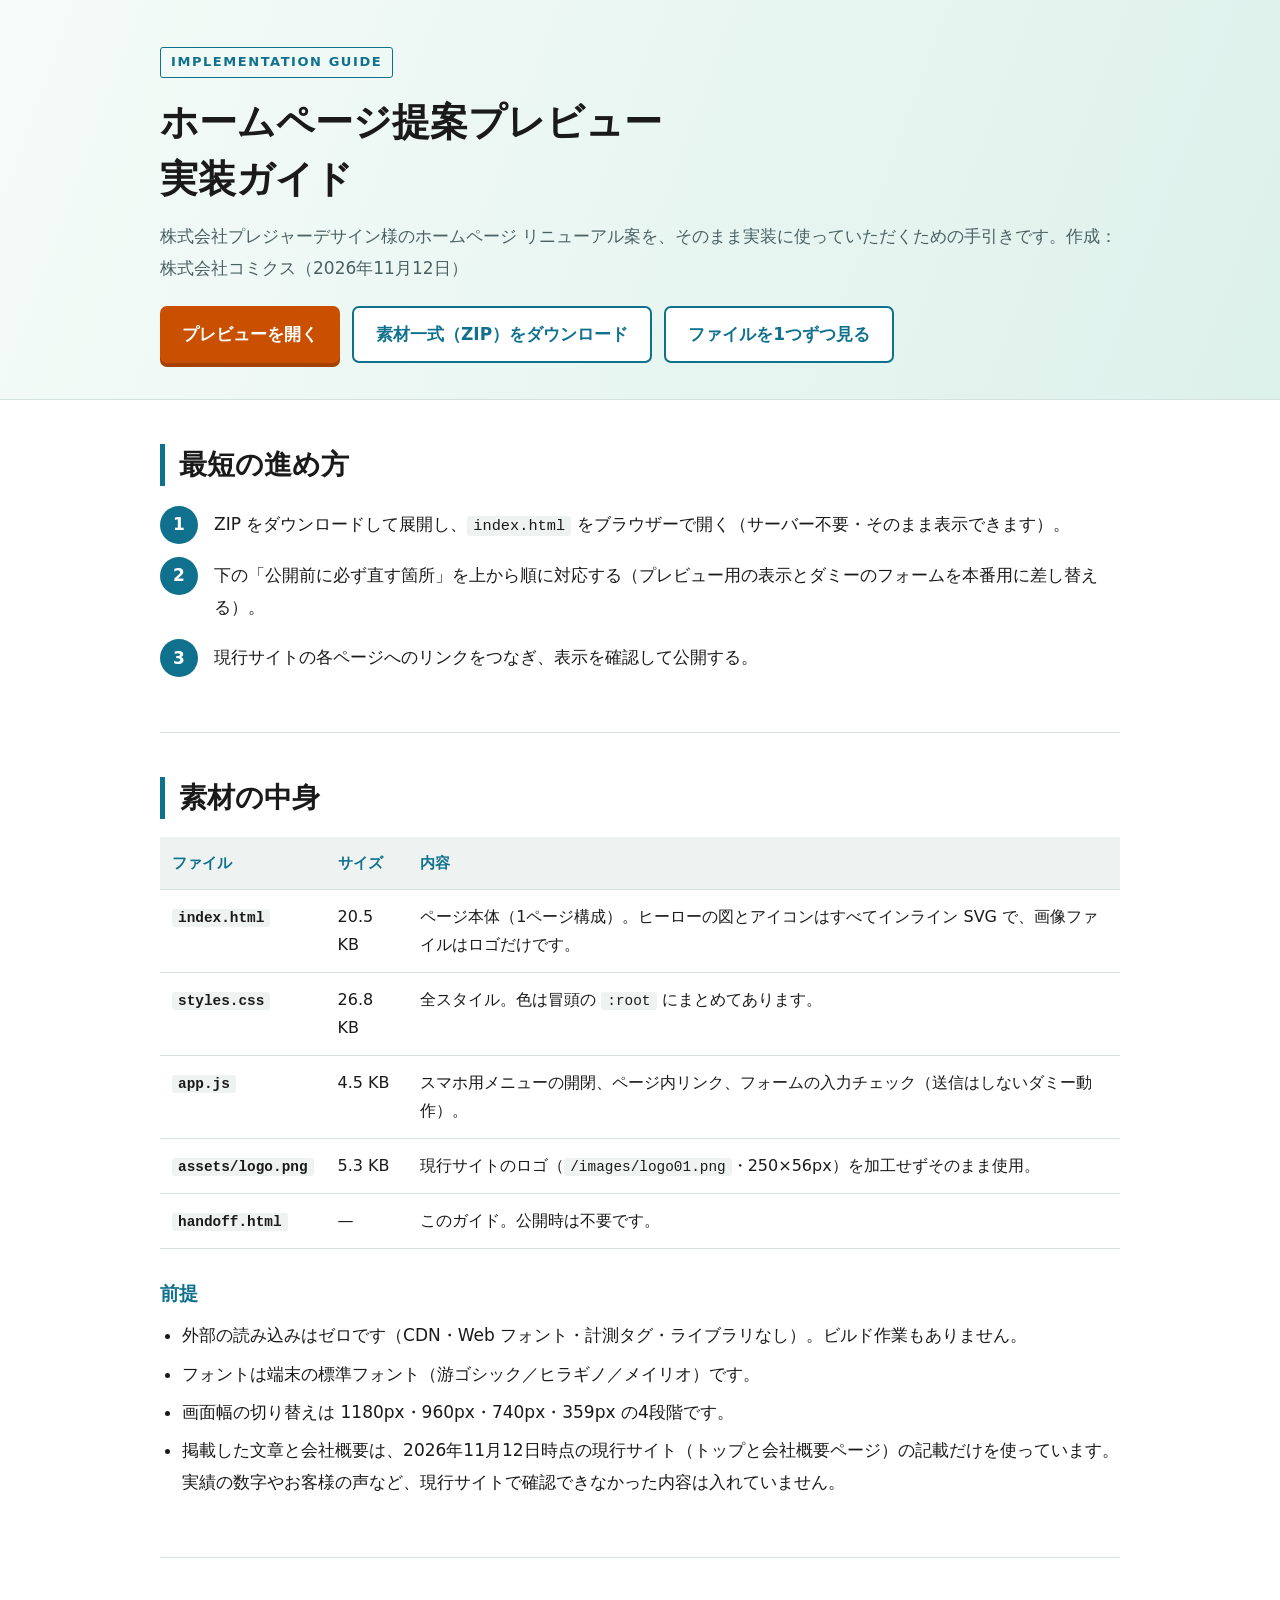
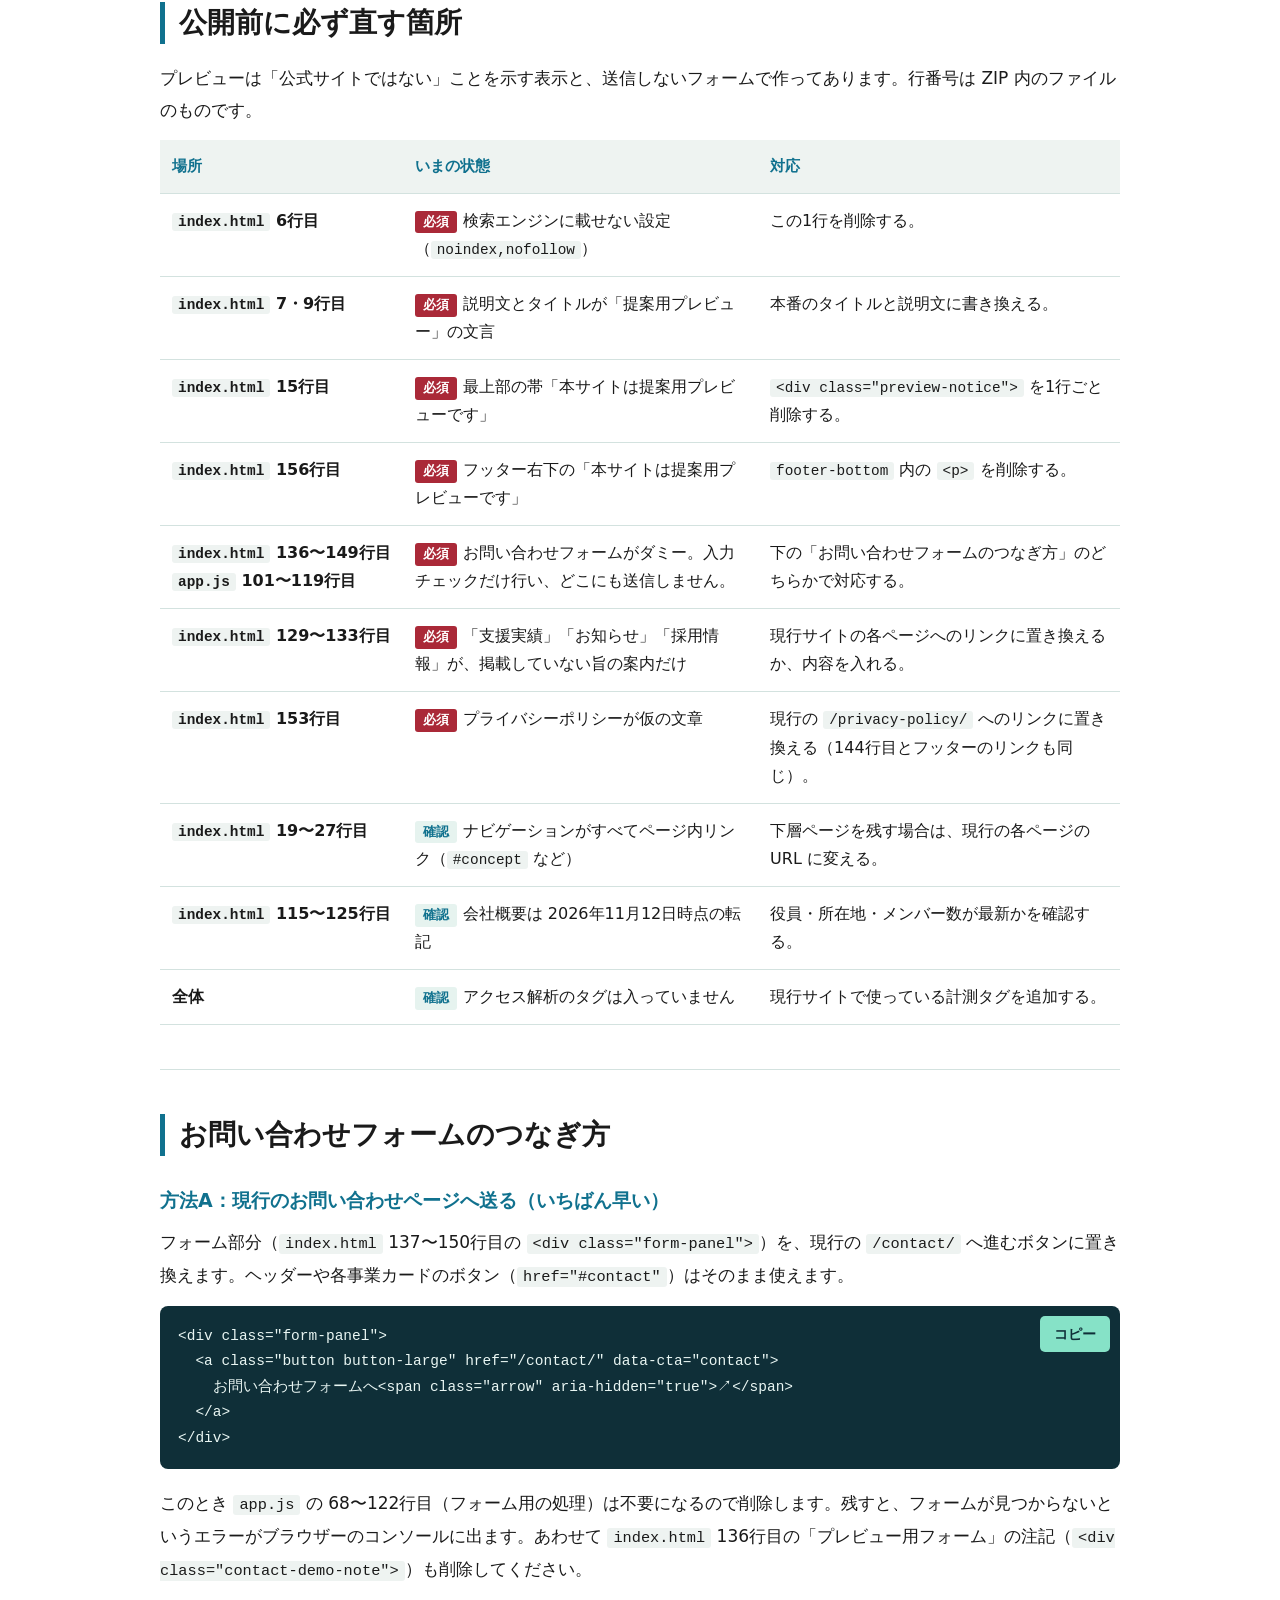
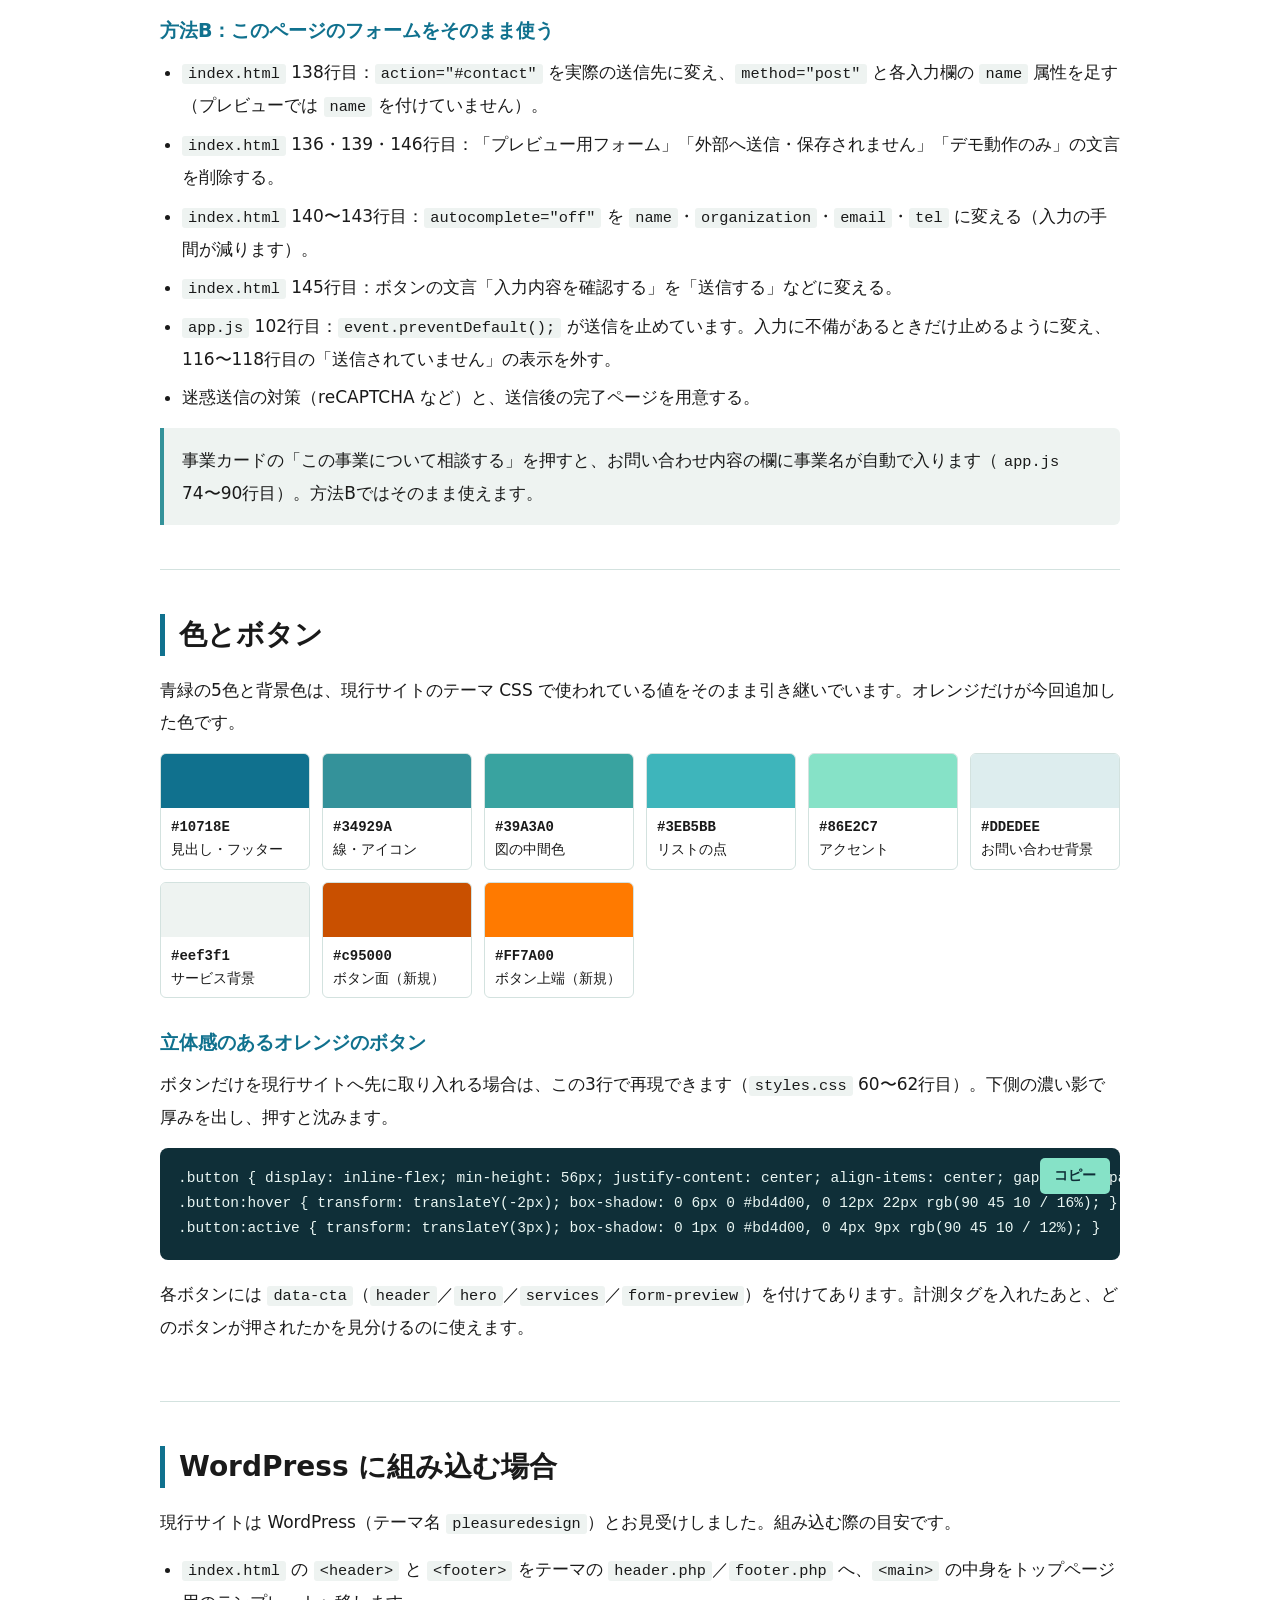
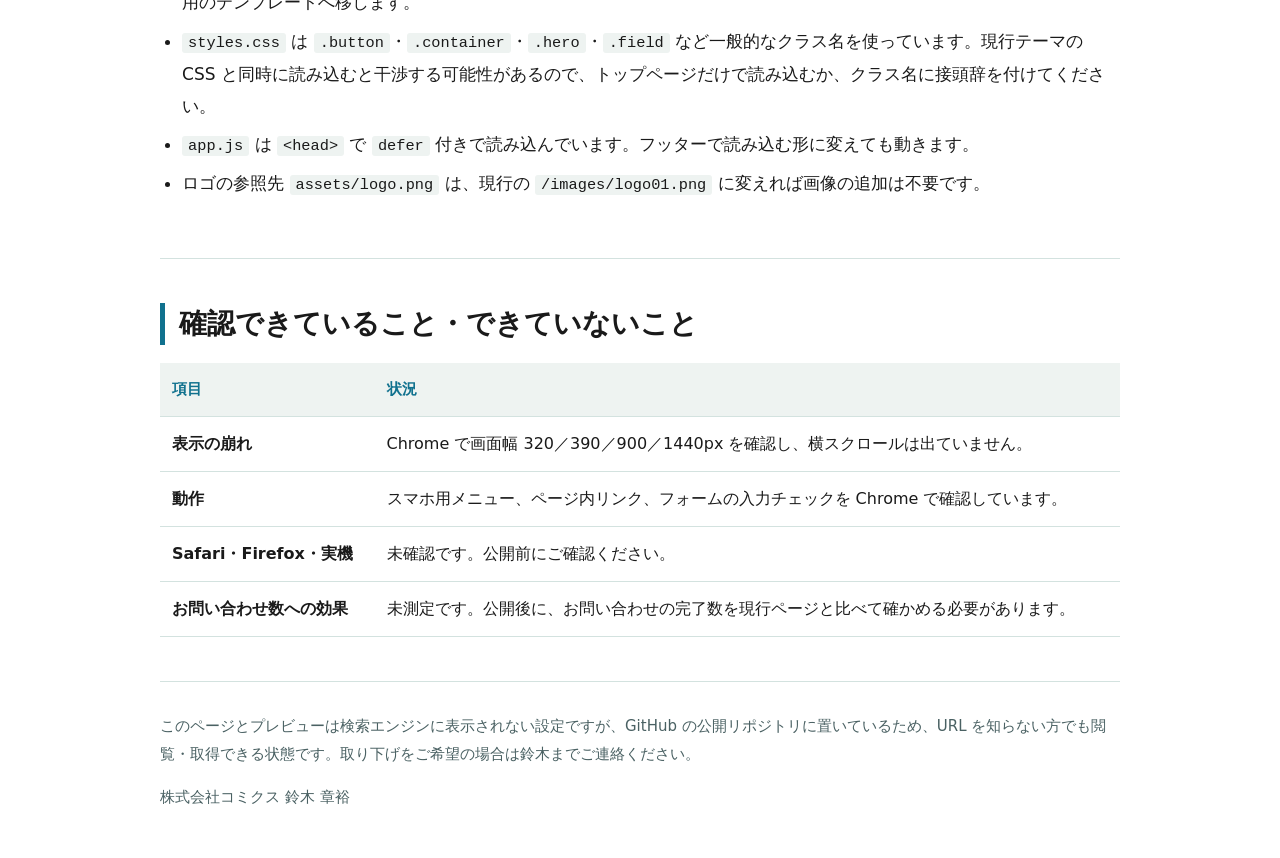
==== handoff.html @ d04d3da9 "Publish: pled-renewal-preview (proposal preview + implementation guide) Co-Authored-By: Claude Fable" ====
<!doctype html>
<html lang="ja">
  <head>
    <meta charset="utf-8" />
    <meta name="viewport" content="width=device-width, initial-scale=1" />
    <meta name="robots" content="noindex,nofollow" />
    <title>
      実装ガイド｜ホームページ提案プレビュー（株式会社プレジャーデサイン様向け）
    </title>
    <style>
      :root {
        --deep: #10718e;
        --teal: #34929a;
        --mint: #86e2c7;
        --soft: #eef3f1;
        --line: #d3e2df;
        --ink: #1a1a1a;
        --muted: #4a6163;
        --orange: #c95000;
      }
      *,
      *::before,
      *::after {
        box-sizing: border-box;
      }
      body {
        margin: 0;
        color: var(--ink);
        background: #fff;
        font-family:
          "Yu Gothic", "Hiragino Kaku Gothic ProN", "Meiryo", system-ui,
          sans-serif;
        font-size: 17px;
        line-height: 1.9;
        -webkit-font-smoothing: antialiased;
      }
      a {
        color: var(--deep);
        text-underline-offset: 0.25em;
      }
      .wrap {
        width: min(960px, calc(100% - 40px));
        margin-inline: auto;
      }
      header {
        background: linear-gradient(110deg, #f5fbf8, #ddf1eb);
        border-bottom: 1px solid var(--line);
        padding: 44px 0 36px;
      }
      .tag {
        display: inline-block;
        font-size: 13px;
        font-weight: 700;
        letter-spacing: 0.12em;
        color: var(--deep);
        border: 1px solid var(--deep);
        border-radius: 3px;
        padding: 2px 10px;
      }
      h1 {
        font-size: clamp(28px, 4.4vw, 38px);
        line-height: 1.5;
        margin: 16px 0 12px;
      }
      h2 {
        font-size: clamp(24px, 3.2vw, 28px);
        line-height: 1.5;
        margin: 0 0 18px;
        padding-left: 14px;
        border-left: 5px solid var(--deep);
      }
      h3 {
        font-size: 19px;
        margin: 26px 0 8px;
        color: var(--deep);
      }
      p {
        margin: 0 0 14px;
      }
      section {
        padding: 44px 0;
        border-bottom: 1px solid var(--line);
      }
      .lead {
        color: var(--muted);
      }
      .links {
        display: flex;
        flex-wrap: wrap;
        gap: 12px;
        margin-top: 22px;
      }
      .btn {
        display: inline-flex;
        align-items: center;
        min-height: 52px;
        padding: 10px 22px;
        border-radius: 7px;
        font-weight: 700;
        text-decoration: none;
        color: #fff;
        background: var(--orange);
        box-shadow: 0 4px 0 #a54200;
      }
      .btn.sub {
        background: #fff;
        color: var(--deep);
        border: 2px solid var(--deep);
        box-shadow: none;
      }
      .steps {
        counter-reset: s;
        list-style: none;
        padding: 0;
        margin: 0;
      }
      .steps li {
        counter-increment: s;
        position: relative;
        padding: 4px 0 14px 54px;
      }
      .steps li::before {
        content: counter(s);
        position: absolute;
        left: 0;
        top: 2px;
        width: 38px;
        height: 38px;
        display: grid;
        place-items: center;
        border-radius: 50%;
        background: var(--deep);
        color: #fff;
        font-weight: 700;
      }
      .table-scroll {
        overflow-x: auto;
      }
      table {
        width: 100%;
        border-collapse: collapse;
        font-size: 16px;
        line-height: 1.75;
        min-width: 560px;
      }
      th,
      td {
        text-align: left;
        vertical-align: top;
        padding: 13px 12px;
        border-bottom: 1px solid var(--line);
      }
      thead th {
        background: var(--soft);
        color: var(--deep);
        font-size: 15px;
        white-space: nowrap;
      }
      td:first-child {
        white-space: nowrap;
        font-weight: 700;
      }
      code {
        font-family: Consolas, "SFMono-Regular", Menlo, monospace;
        font-size: 0.9em;
        background: var(--soft);
        padding: 1px 6px;
        border-radius: 3px;
        overflow-wrap: anywhere;
      }
      .must {
        display: inline-block;
        font-size: 13px;
        font-weight: 700;
        color: #fff;
        background: #aa2938;
        border-radius: 3px;
        padding: 0 8px;
        margin-right: 6px;
        white-space: nowrap;
      }
      .opt {
        display: inline-block;
        font-size: 13px;
        font-weight: 700;
        color: var(--deep);
        background: #e6f3ef;
        border-radius: 3px;
        padding: 0 8px;
        margin-right: 6px;
        white-space: nowrap;
      }
      .codebox {
        position: relative;
        margin: 12px 0 18px;
      }
      pre {
        margin: 0;
        padding: 18px 18px 18px;
        background: #0f2f38;
        color: #e9f6f3;
        border-radius: 8px;
        overflow-x: auto;
        font-family: Consolas, "SFMono-Regular", Menlo, monospace;
        font-size: 14.5px;
        line-height: 1.75;
      }
      .copy {
        position: absolute;
        top: 10px;
        right: 10px;
        min-height: 36px;
        padding: 4px 14px;
        font: inherit;
        font-size: 14px;
        font-weight: 700;
        color: #0f2f38;
        background: var(--mint);
        border: 0;
        border-radius: 5px;
        cursor: pointer;
      }
      .swatches {
        display: grid;
        grid-template-columns: repeat(auto-fill, minmax(150px, 1fr));
        gap: 12px;
        margin: 12px 0 6px;
      }
      .sw {
        border: 1px solid var(--line);
        border-radius: 6px;
        overflow: hidden;
        font-size: 14px;
        line-height: 1.6;
      }
      .sw i {
        display: block;
        height: 54px;
      }
      .sw span {
        display: block;
        padding: 8px 10px;
      }
      .sw b {
        display: block;
        font-family: Consolas, Menlo, monospace;
      }
      .note {
        background: var(--soft);
        border-left: 4px solid var(--teal);
        padding: 16px 18px;
        border-radius: 0 6px 6px 0;
      }
      .note p:last-child {
        margin-bottom: 0;
      }
      ul.plain {
        margin: 0 0 14px;
        padding-left: 1.3em;
      }
      ul.plain li {
        margin-bottom: 6px;
      }
      footer {
        padding: 30px 0 50px;
        color: var(--muted);
        font-size: 15px;
      }
      @media (max-width: 640px) {
        body {
          font-size: 17px;
        }
        section {
          padding: 34px 0;
        }
        .steps li {
          padding-left: 50px;
        }
      }
    </style>
  </head>
  <body>
    <header>
      <div class="wrap">
        <span class="tag">IMPLEMENTATION GUIDE</span>
        <h1>ホームページ提案プレビュー<br />実装ガイド</h1>
        <p class="lead">
          株式会社プレジャーデサイン様のホームページ
          リニューアル案を、そのまま実装に使っていただくための手引きです。作成：株式会社コミクス（2026年11月12日）
        </p>
        <div class="links">
          <a class="btn" href="./">プレビューを開く</a>
          <a
            class="btn sub"
            href="https://github.com/suzuki-commits/pled-renewal-preview/archive/refs/heads/main.zip"
            >素材一式（ZIP）をダウンロード</a
          >
          <a
            class="btn sub"
            href="https://github.com/suzuki-commits/pled-renewal-preview"
            >ファイルを1つずつ見る</a
          >
        </div>
      </div>
    </header>

    <main class="wrap">
      <section>
        <h2>最短の進め方</h2>
        <ol class="steps">
          <li>
            ZIP をダウンロードして展開し、<code>index.html</code>
            をブラウザーで開く（サーバー不要・そのまま表示できます）。
          </li>
          <li>
            下の「公開前に必ず直す箇所」を上から順に対応する（プレビュー用の表示とダミーのフォームを本番用に差し替える）。
          </li>
          <li>
            現行サイトの各ページへのリンクをつなぎ、表示を確認して公開する。
          </li>
        </ol>
      </section>

      <section>
        <h2>素材の中身</h2>
        <div class="table-scroll">
          <table>
            <thead>
              <tr>
                <th>ファイル</th>
                <th>サイズ</th>
                <th>内容</th>
              </tr>
            </thead>
            <tbody>
              <tr>
                <td><code>index.html</code></td>
                <td>20.5 KB</td>
                <td>
                  ページ本体（1ページ構成）。ヒーローの図とアイコンはすべてインライン
                  SVG で、画像ファイルはロゴだけです。
                </td>
              </tr>
              <tr>
                <td><code>styles.css</code></td>
                <td>26.8 KB</td>
                <td>
                  全スタイル。色は冒頭の <code>:root</code> にまとめてあります。
                </td>
              </tr>
              <tr>
                <td><code>app.js</code></td>
                <td>4.5 KB</td>
                <td>
                  スマホ用メニューの開閉、ページ内リンク、フォームの入力チェック（送信はしないダミー動作）。
                </td>
              </tr>
              <tr>
                <td><code>assets/logo.png</code></td>
                <td>5.3 KB</td>
                <td>
                  現行サイトのロゴ（<code>/images/logo01.png</code>・250×56px）を加工せずそのまま使用。
                </td>
              </tr>
              <tr>
                <td><code>handoff.html</code></td>
                <td>—</td>
                <td>このガイド。公開時は不要です。</td>
              </tr>
            </tbody>
          </table>
        </div>
        <h3>前提</h3>
        <ul class="plain">
          <li>
            外部の読み込みはゼロです（CDN・Web
            フォント・計測タグ・ライブラリなし）。ビルド作業もありません。
          </li>
          <li>
            フォントは端末の標準フォント（游ゴシック／ヒラギノ／メイリオ）です。
          </li>
          <li>画面幅の切り替えは 1180px・960px・740px・359px の4段階です。</li>
          <li>
            掲載した文章と会社概要は、2026年11月12日時点の現行サイト（トップと会社概要ページ）の記載だけを使っています。実績の数字やお客様の声など、現行サイトで確認できなかった内容は入れていません。
          </li>
        </ul>
      </section>

      <section>
        <h2>公開前に必ず直す箇所</h2>
        <p>
          プレビューは「公式サイトではない」ことを示す表示と、送信しないフォームで作ってあります。行番号は
          ZIP 内のファイルのものです。
        </p>
        <div class="table-scroll">
          <table>
            <thead>
              <tr>
                <th>場所</th>
                <th>いまの状態</th>
                <th>対応</th>
              </tr>
            </thead>
            <tbody>
              <tr>
                <td><code>index.html</code> 6行目</td>
                <td>
                  <span class="must">必須</span
                  >検索エンジンに載せない設定（<code>noindex,nofollow</code>）
                </td>
                <td>この1行を削除する。</td>
              </tr>
              <tr>
                <td><code>index.html</code> 7・9行目</td>
                <td>
                  <span class="must">必須</span
                  >説明文とタイトルが「提案用プレビュー」の文言
                </td>
                <td>本番のタイトルと説明文に書き換える。</td>
              </tr>
              <tr>
                <td><code>index.html</code> 15行目</td>
                <td>
                  <span class="must">必須</span
                  >最上部の帯「本サイトは提案用プレビューです」
                </td>
                <td>
                  <code>&lt;div class="preview-notice"&gt;</code>
                  を1行ごと削除する。
                </td>
              </tr>
              <tr>
                <td><code>index.html</code> 156行目</td>
                <td>
                  <span class="must">必須</span
                  >フッター右下の「本サイトは提案用プレビューです」
                </td>
                <td>
                  <code>footer-bottom</code> 内の
                  <code>&lt;p&gt;</code> を削除する。
                </td>
              </tr>
              <tr>
                <td>
                  <code>index.html</code> 136〜149行目<br /><code>app.js</code>
                  101〜119行目
                </td>
                <td>
                  <span class="must">必須</span
                  >お問い合わせフォームがダミー。入力チェックだけ行い、どこにも送信しません。
                </td>
                <td>
                  下の「お問い合わせフォームのつなぎ方」のどちらかで対応する。
                </td>
              </tr>
              <tr>
                <td><code>index.html</code> 129〜133行目</td>
                <td>
                  <span class="must">必須</span
                  >「支援実績」「お知らせ」「採用情報」が、掲載していない旨の案内だけ
                </td>
                <td>
                  現行サイトの各ページへのリンクに置き換えるか、内容を入れる。
                </td>
              </tr>
              <tr>
                <td><code>index.html</code> 153行目</td>
                <td>
                  <span class="must">必須</span>プライバシーポリシーが仮の文章
                </td>
                <td>
                  現行の
                  <code>/privacy-policy/</code>
                  へのリンクに置き換える（144行目とフッターのリンクも同じ）。
                </td>
              </tr>
              <tr>
                <td><code>index.html</code> 19〜27行目</td>
                <td>
                  <span class="opt">確認</span
                  >ナビゲーションがすべてページ内リンク（<code>#concept</code>
                  など）
                </td>
                <td>下層ページを残す場合は、現行の各ページの URL に変える。</td>
              </tr>
              <tr>
                <td><code>index.html</code> 115〜125行目</td>
                <td>
                  <span class="opt">確認</span>会社概要は
                  2026年11月12日時点の転記
                </td>
                <td>役員・所在地・メンバー数が最新かを確認する。</td>
              </tr>
              <tr>
                <td>全体</td>
                <td>
                  <span class="opt">確認</span
                  >アクセス解析のタグは入っていません
                </td>
                <td>現行サイトで使っている計測タグを追加する。</td>
              </tr>
            </tbody>
          </table>
        </div>
      </section>

      <section>
        <h2>お問い合わせフォームのつなぎ方</h2>
        <h3>方法A：現行のお問い合わせページへ送る（いちばん早い）</h3>
        <p>
          フォーム部分（<code>index.html</code> 137〜150行目の
          <code>&lt;div class="form-panel"&gt;</code>）を、現行の
          <code>/contact/</code>
          へ進むボタンに置き換えます。ヘッダーや各事業カードのボタン（<code>href="#contact"</code>）はそのまま使えます。
        </p>
        <div class="codebox">
          <button class="copy" type="button">コピー</button>
          <pre>
&lt;div class="form-panel"&gt;
  &lt;a class="button button-large" href="/contact/" data-cta="contact"&gt;
    お問い合わせフォームへ&lt;span class="arrow" aria-hidden="true"&gt;↗&lt;/span&gt;
  &lt;/a&gt;
&lt;/div&gt;</pre>
        </div>
        <p>
          このとき <code>app.js</code> の
          68〜122行目（フォーム用の処理）は不要になるので削除します。残すと、フォームが見つからないというエラーがブラウザーのコンソールに出ます。あわせて
          <code>index.html</code>
          136行目の「プレビュー用フォーム」の注記（<code
            >&lt;div class="contact-demo-note"&gt;</code
          >）も削除してください。
        </p>

        <h3>方法B：このページのフォームをそのまま使う</h3>
        <ul class="plain">
          <li>
            <code>index.html</code> 138行目：<code>action="#contact"</code>
            を実際の送信先に変え、<code>method="post"</code> と各入力欄の
            <code>name</code> 属性を足す（プレビューでは
            <code>name</code> を付けていません）。
          </li>
          <li>
            <code>index.html</code>
            136・139・146行目：「プレビュー用フォーム」「外部へ送信・保存されません」「デモ動作のみ」の文言を削除する。
          </li>
          <li>
            <code>index.html</code> 140〜143行目：<code
              >autocomplete="off"</code
            >
            を
            <code>name</code
            >・<code>organization</code>・<code>email</code>・<code>tel</code>
            に変える（入力の手間が減ります）。
          </li>
          <li>
            <code>index.html</code>
            145行目：ボタンの文言「入力内容を確認する」を「送信する」などに変える。
          </li>
          <li>
            <code>app.js</code> 102行目：<code>event.preventDefault();</code>
            が送信を止めています。入力に不備があるときだけ止めるように変え、116〜118行目の「送信されていません」の表示を外す。
          </li>
          <li>
            迷惑送信の対策（reCAPTCHA など）と、送信後の完了ページを用意する。
          </li>
        </ul>
        <div class="note">
          <p>
            事業カードの「この事業について相談する」を押すと、お問い合わせ内容の欄に事業名が自動で入ります（<code
              >app.js</code
            >
            74〜90行目）。方法Bではそのまま使えます。
          </p>
        </div>
      </section>

      <section>
        <h2>色とボタン</h2>
        <p>
          青緑の5色と背景色は、現行サイトのテーマ CSS
          で使われている値をそのまま引き継いでいます。オレンジだけが今回追加した色です。
        </p>
        <div class="swatches">
          <div class="sw">
            <i style="background: #10718e"></i
            ><span><b>#10718E</b>見出し・フッター</span>
          </div>
          <div class="sw">
            <i style="background: #34929a"></i
            ><span><b>#34929A</b>線・アイコン</span>
          </div>
          <div class="sw">
            <i style="background: #39a3a0"></i
            ><span><b>#39A3A0</b>図の中間色</span>
          </div>
          <div class="sw">
            <i style="background: #3eb5bb"></i
            ><span><b>#3EB5BB</b>リストの点</span>
          </div>
          <div class="sw">
            <i style="background: #86e2c7"></i
            ><span><b>#86E2C7</b>アクセント</span>
          </div>
          <div class="sw">
            <i style="background: #ddedee"></i
            ><span><b>#DDEDEE</b>お問い合わせ背景</span>
          </div>
          <div class="sw">
            <i style="background: #eef3f1"></i
            ><span><b>#eef3f1</b>サービス背景</span>
          </div>
          <div class="sw">
            <i style="background: #c95000"></i
            ><span><b>#c95000</b>ボタン面（新規）</span>
          </div>
          <div class="sw">
            <i style="background: #ff7a00"></i
            ><span><b>#FF7A00</b>ボタン上端（新規）</span>
          </div>
        </div>
        <h3>立体感のあるオレンジのボタン</h3>
        <p>
          ボタンだけを現行サイトへ先に取り入れる場合は、この3行で再現できます（<code
            >styles.css</code
          >
          60〜62行目）。下側の濃い影で厚みを出し、押すと沈みます。
        </p>
        <div class="codebox">
          <button class="copy" type="button">コピー</button>
          <pre>
.button { display: inline-flex; min-height: 56px; justify-content: center; align-items: center; gap: 32px; padding: 14px 26px; color: #fff; background: linear-gradient(180deg, #FF7A00 0, #E85E00 3px, #c95000 3px, #bd4d00 100%); border: 0; border-radius: 7px; box-shadow: 0 4px 0 #a54200, 0 9px 18px rgb(90 45 10 / 12%); font-size: 16px; font-weight: 700; line-height: 1.5; text-shadow: 0 1px 1px rgb(100 35 0 / 15%); transition: transform .2s, box-shadow .2s; }
.button:hover { transform: translateY(-2px); box-shadow: 0 6px 0 #bd4d00, 0 12px 22px rgb(90 45 10 / 16%); }
.button:active { transform: translateY(3px); box-shadow: 0 1px 0 #bd4d00, 0 4px 9px rgb(90 45 10 / 12%); }</pre>
        </div>
        <p>
          各ボタンには
          <code>data-cta</code
          >（<code>header</code>／<code>hero</code>／<code>services</code>／<code>form-preview</code>）を付けてあります。計測タグを入れたあと、どのボタンが押されたかを見分けるのに使えます。
        </p>
      </section>

      <section>
        <h2>WordPress に組み込む場合</h2>
        <p>
          現行サイトは WordPress（テーマ名
          <code>pleasuredesign</code
          >）とお見受けしました。組み込む際の目安です。
        </p>
        <ul class="plain">
          <li>
            <code>index.html</code> の <code>&lt;header&gt;</code> と
            <code>&lt;footer&gt;</code> をテーマの
            <code>header.php</code>／<code>footer.php</code> へ、<code
              >&lt;main&gt;</code
            >
            の中身をトップページ用のテンプレートへ移します。
          </li>
          <li>
            <code>styles.css</code> は
            <code>.button</code
            >・<code>.container</code>・<code>.hero</code>・<code>.field</code>
            など一般的なクラス名を使っています。現行テーマの CSS
            と同時に読み込むと干渉する可能性があるので、トップページだけで読み込むか、クラス名に接頭辞を付けてください。
          </li>
          <li>
            <code>app.js</code> は <code>&lt;head&gt;</code> で
            <code>defer</code>
            付きで読み込んでいます。フッターで読み込む形に変えても動きます。
          </li>
          <li>
            ロゴの参照先 <code>assets/logo.png</code> は、現行の
            <code>/images/logo01.png</code> に変えれば画像の追加は不要です。
          </li>
        </ul>
      </section>

      <section>
        <h2>確認できていること・できていないこと</h2>
        <div class="table-scroll">
          <table>
            <thead>
              <tr>
                <th>項目</th>
                <th>状況</th>
              </tr>
            </thead>
            <tbody>
              <tr>
                <td>表示の崩れ</td>
                <td>
                  Chrome で画面幅 320／390／900／1440px
                  を確認し、横スクロールは出ていません。
                </td>
              </tr>
              <tr>
                <td>動作</td>
                <td>
                  スマホ用メニュー、ページ内リンク、フォームの入力チェックを
                  Chrome で確認しています。
                </td>
              </tr>
              <tr>
                <td>Safari・Firefox・実機</td>
                <td>未確認です。公開前にご確認ください。</td>
              </tr>
              <tr>
                <td>お問い合わせ数への効果</td>
                <td>
                  未測定です。公開後に、お問い合わせの完了数を現行ページと比べて確かめる必要があります。
                </td>
              </tr>
            </tbody>
          </table>
        </div>
      </section>
    </main>

    <footer>
      <div class="wrap">
        <p>
          このページとプレビューは検索エンジンに表示されない設定ですが、GitHub
          の公開リポジトリに置いているため、URL
          を知らない方でも閲覧・取得できる状態です。取り下げをご希望の場合は鈴木までご連絡ください。
        </p>
        <p>株式会社コミクス 鈴木 章裕</p>
      </div>
    </footer>

    <script>
      document.querySelectorAll(".copy").forEach(function (b) {
        b.addEventListener("click", function () {
          var text = b.parentElement.querySelector("pre").textContent;
          var done = function () {
            b.textContent = "コピーしました";
            setTimeout(function () {
              b.textContent = "コピー";
            }, 1600);
          };
          if (navigator.clipboard && navigator.clipboard.writeText) {
            navigator.clipboard.writeText(text).then(done, function () {
              b.textContent = "選択してコピーしてください";
            });
          } else {
            var r = document.createRange();
            r.selectNodeContents(b.parentElement.querySelector("pre"));
            var s = getSelection();
            s.removeAllRanges();
            s.addRange(r);
            try {
              document.execCommand("copy");
              done();
            } catch (e) {
              b.textContent = "選択してコピーしてください";
            }
          }
        });
      });
    </script>
  </body>
</html>
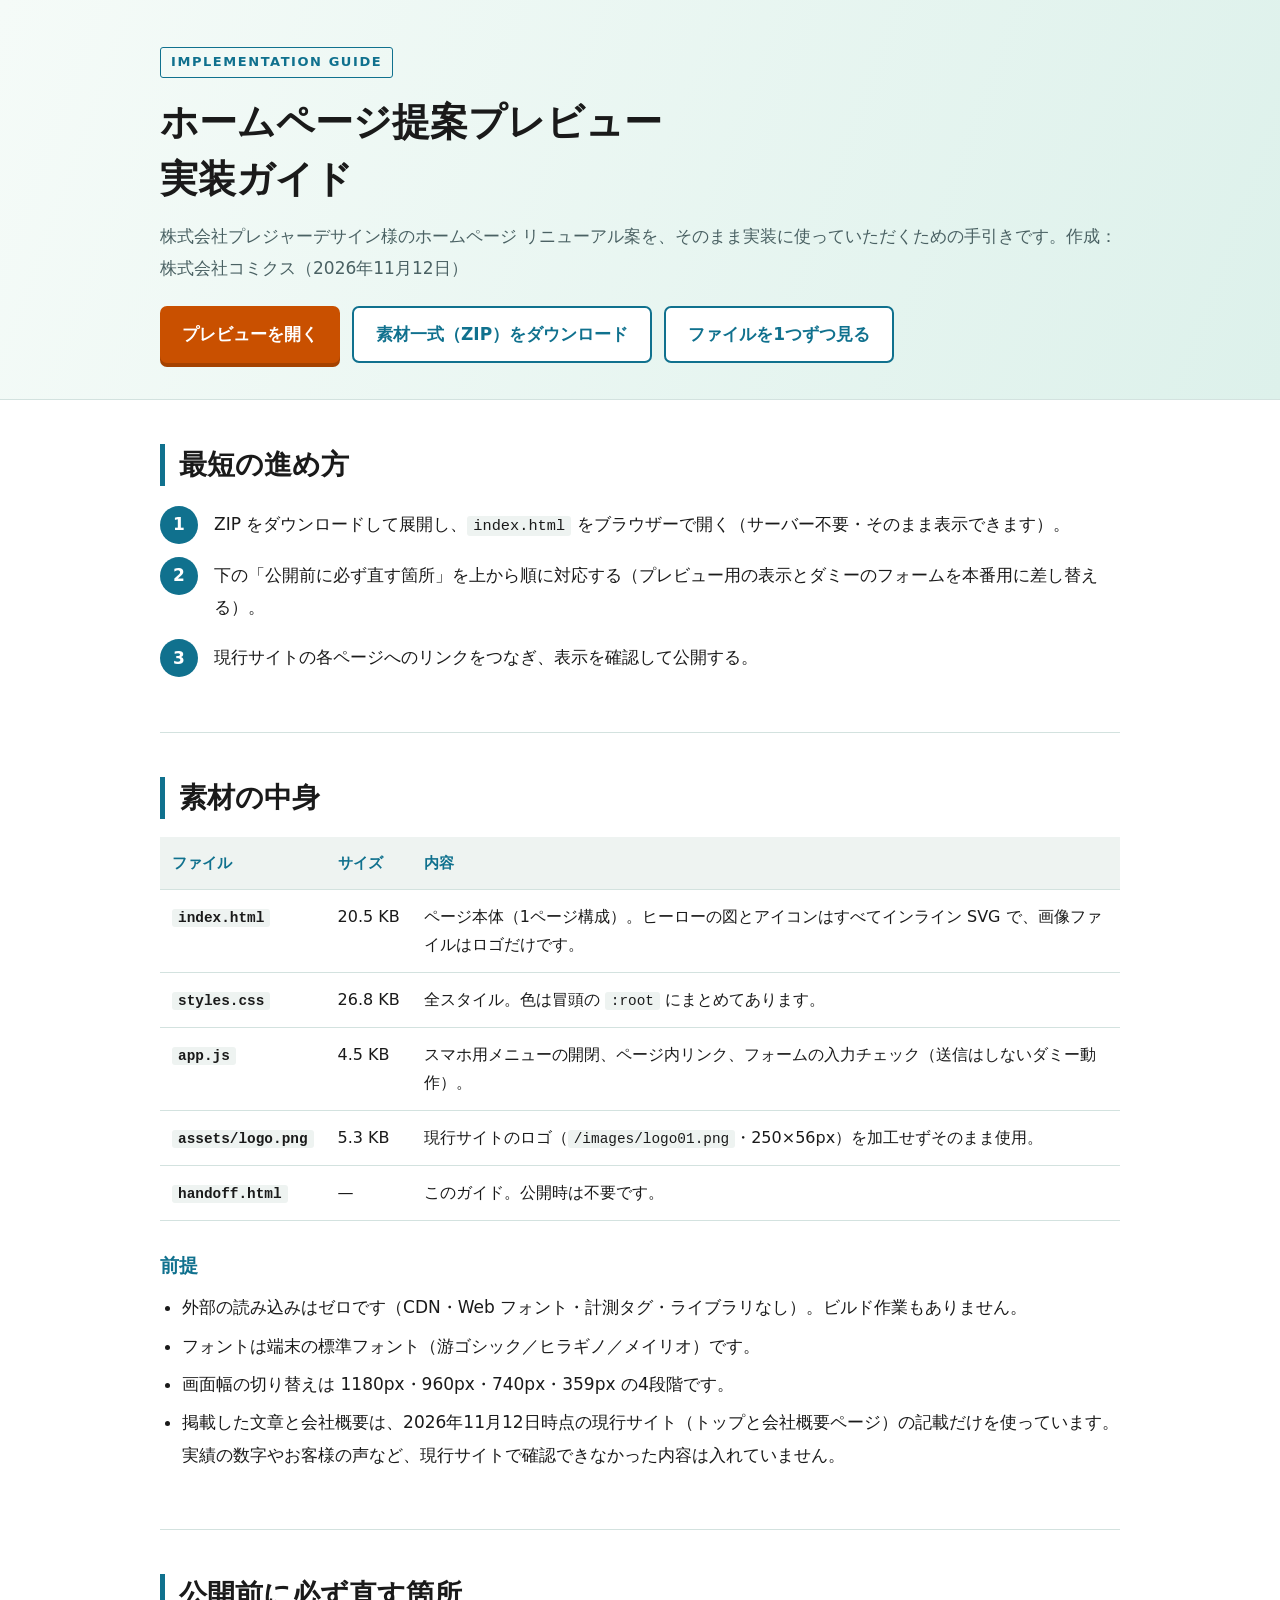
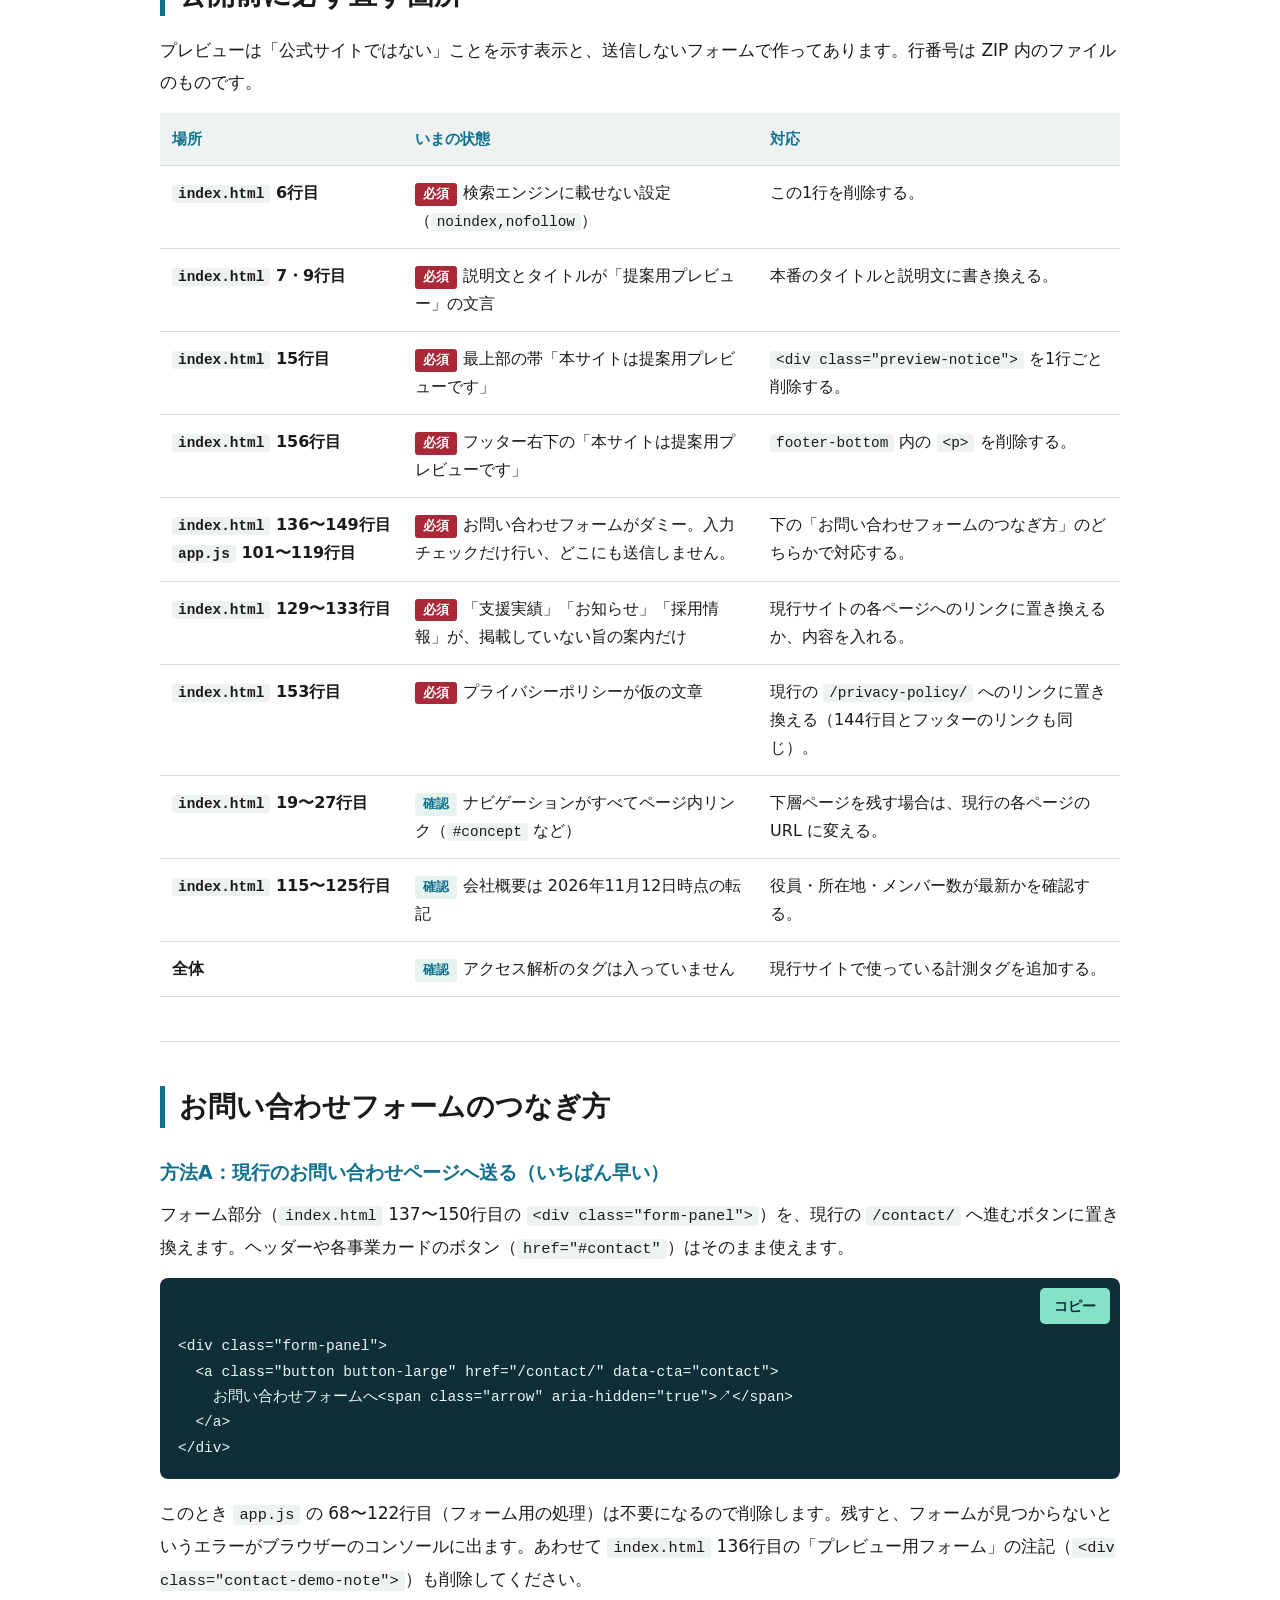
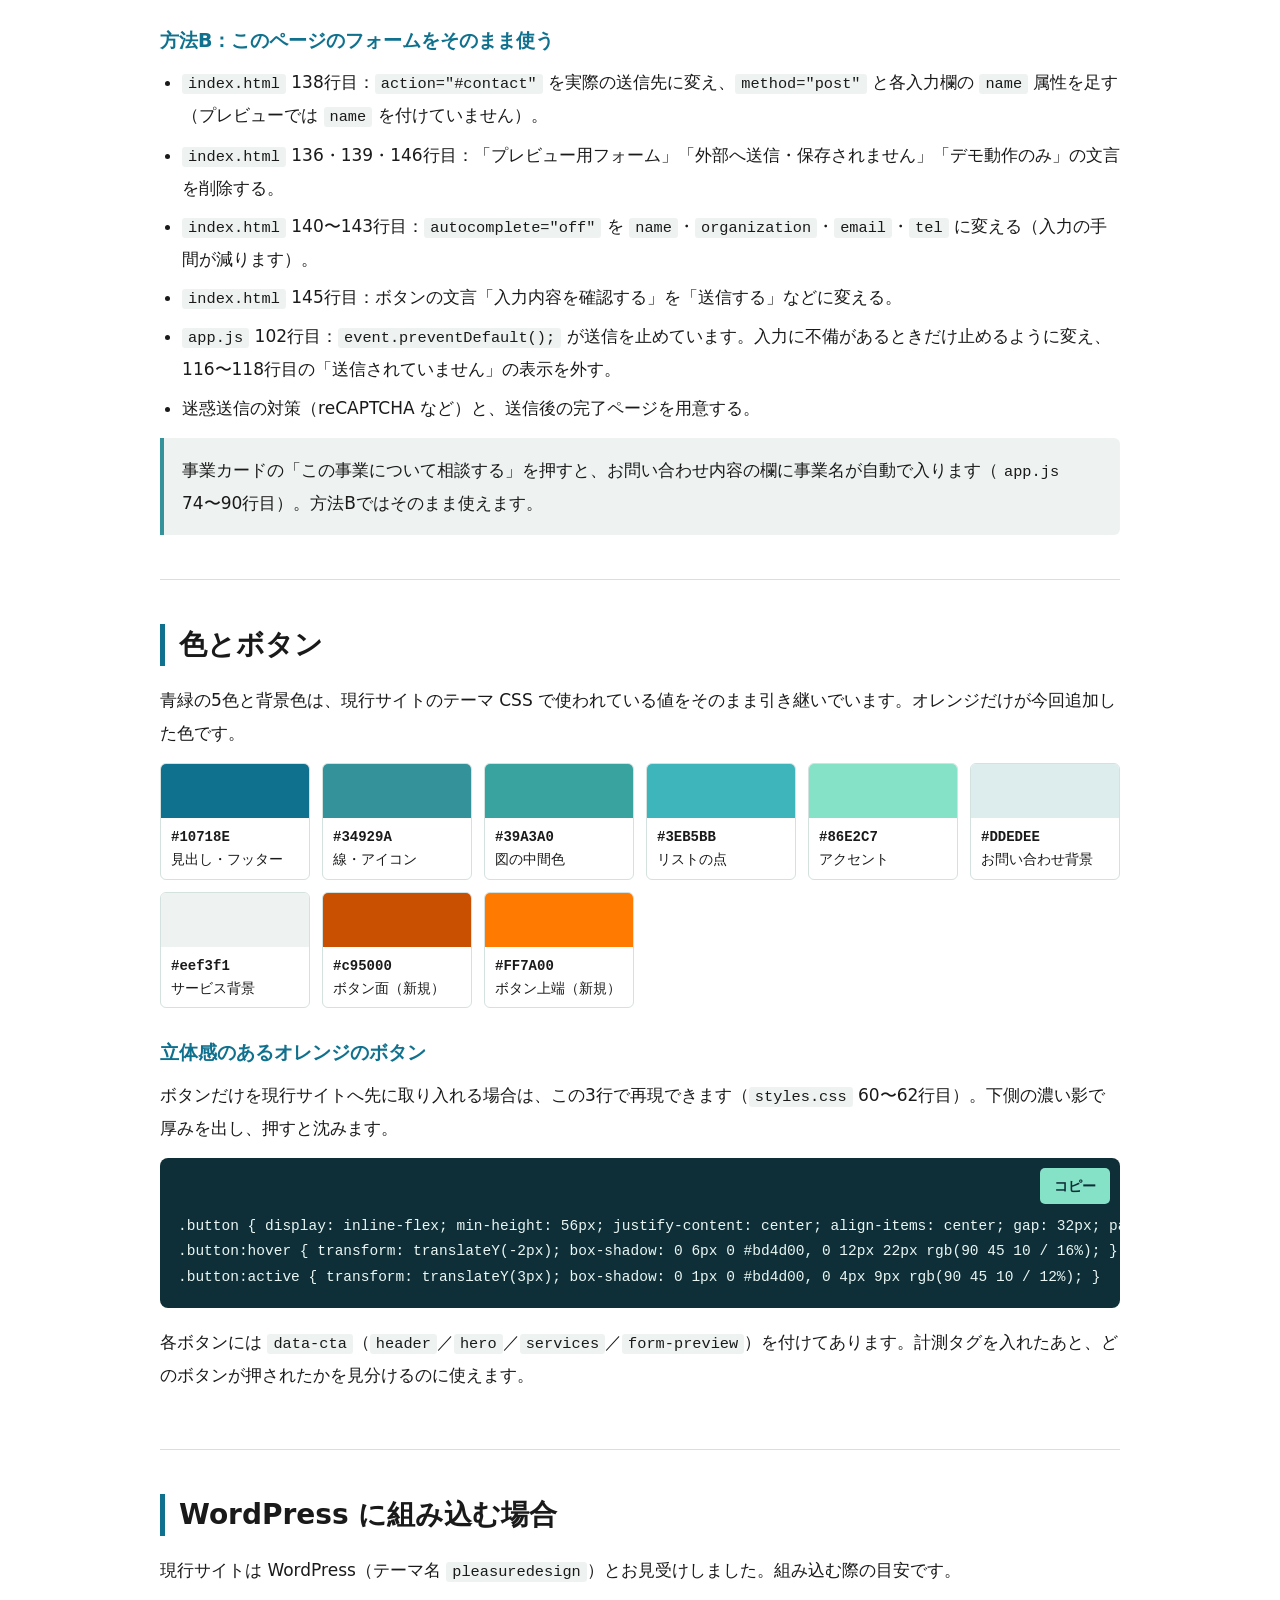
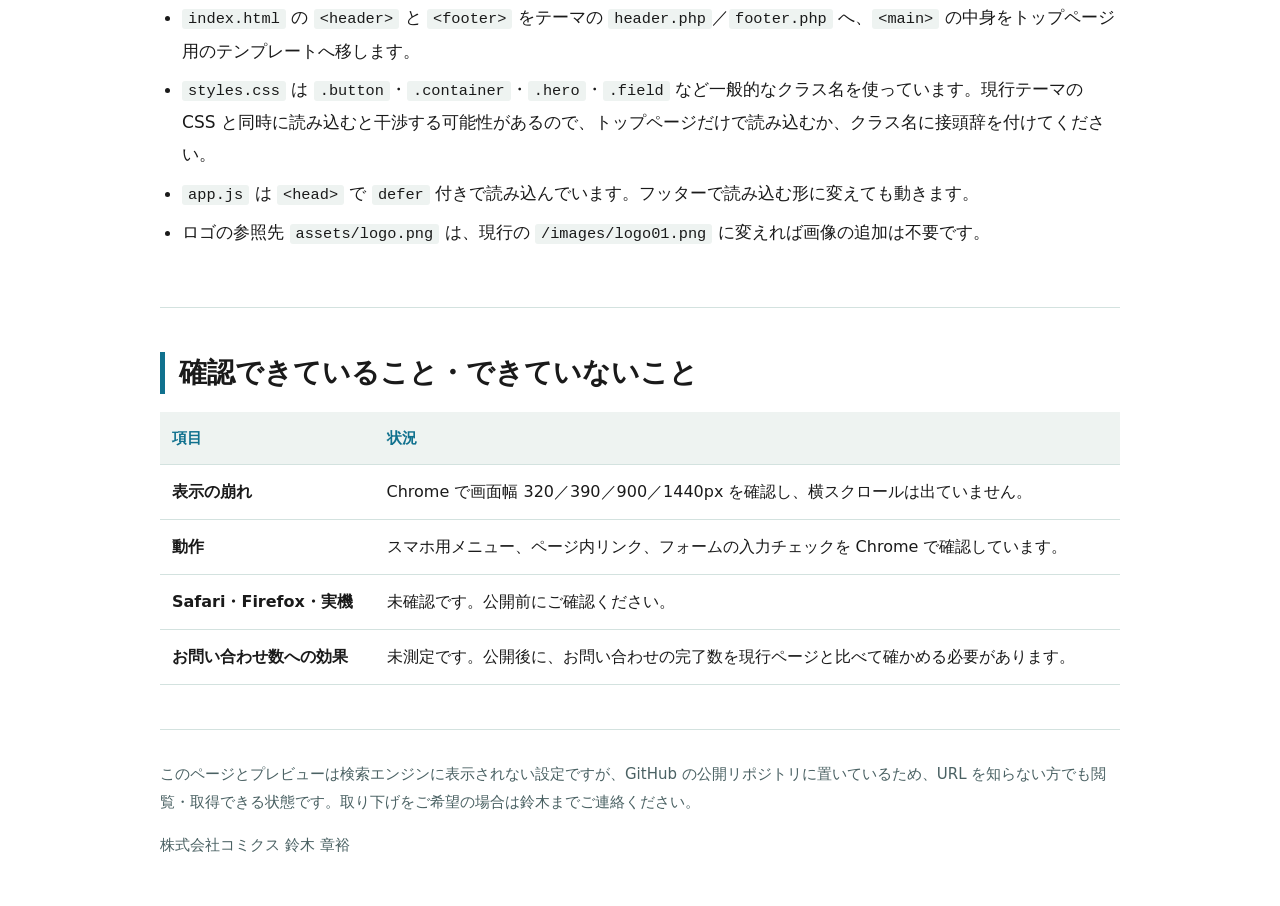
==== commit e0a8984c: "Update implementation guide (mobile heading, code box spacing) Co-Authored-By: Claude Fable 5.2 <nor" ====
--- a/handoff.html
+++ b/handoff.html
@@ -160,6 +160,12 @@
         white-space: nowrap;
         font-weight: 700;
       }
+      .nb {
+        display: inline-block;
+      }
+      .nw {
+        white-space: nowrap;
+      }
       code {
         font-family: Consolas, "SFMono-Regular", Menlo, monospace;
         font-size: 0.9em;
@@ -196,7 +202,7 @@
       }
       pre {
         margin: 0;
-        padding: 18px 18px 18px;
+        padding: 56px 18px 18px;
         background: #0f2f38;
         color: #e9f6f3;
         border-radius: 8px;
@@ -283,7 +289,10 @@
     <header>
       <div class="wrap">
         <span class="tag">IMPLEMENTATION GUIDE</span>
-        <h1>ホームページ提案プレビュー<br />実装ガイド</h1>
+        <h1>
+          <span class="nb">ホームページ</span
+          ><span class="nb">提案プレビュー</span><br />実装ガイド
+        </h1>
         <p class="lead">
           株式会社プレジャーデサイン様のホームページ
           リニューアル案を、そのまま実装に使っていただくための手引きです。作成：株式会社コミクス（2026年11月12日）
@@ -335,7 +344,7 @@
             <tbody>
               <tr>
                 <td><code>index.html</code></td>
-                <td>20.5 KB</td>
+                <td class="nw">20.5 KB</td>
                 <td>
                   ページ本体（1ページ構成）。ヒーローの図とアイコンはすべてインライン
                   SVG で、画像ファイルはロゴだけです。
@@ -343,21 +352,21 @@
               </tr>
               <tr>
                 <td><code>styles.css</code></td>
-                <td>26.8 KB</td>
+                <td class="nw">26.8 KB</td>
                 <td>
                   全スタイル。色は冒頭の <code>:root</code> にまとめてあります。
                 </td>
               </tr>
               <tr>
                 <td><code>app.js</code></td>
-                <td>4.5 KB</td>
+                <td class="nw">4.5 KB</td>
                 <td>
                   スマホ用メニューの開閉、ページ内リンク、フォームの入力チェック（送信はしないダミー動作）。
                 </td>
               </tr>
               <tr>
                 <td><code>assets/logo.png</code></td>
-                <td>5.3 KB</td>
+                <td class="nw">5.3 KB</td>
                 <td>
                   現行サイトのロゴ（<code>/images/logo01.png</code>・250×56px）を加工せずそのまま使用。
                 </td>
